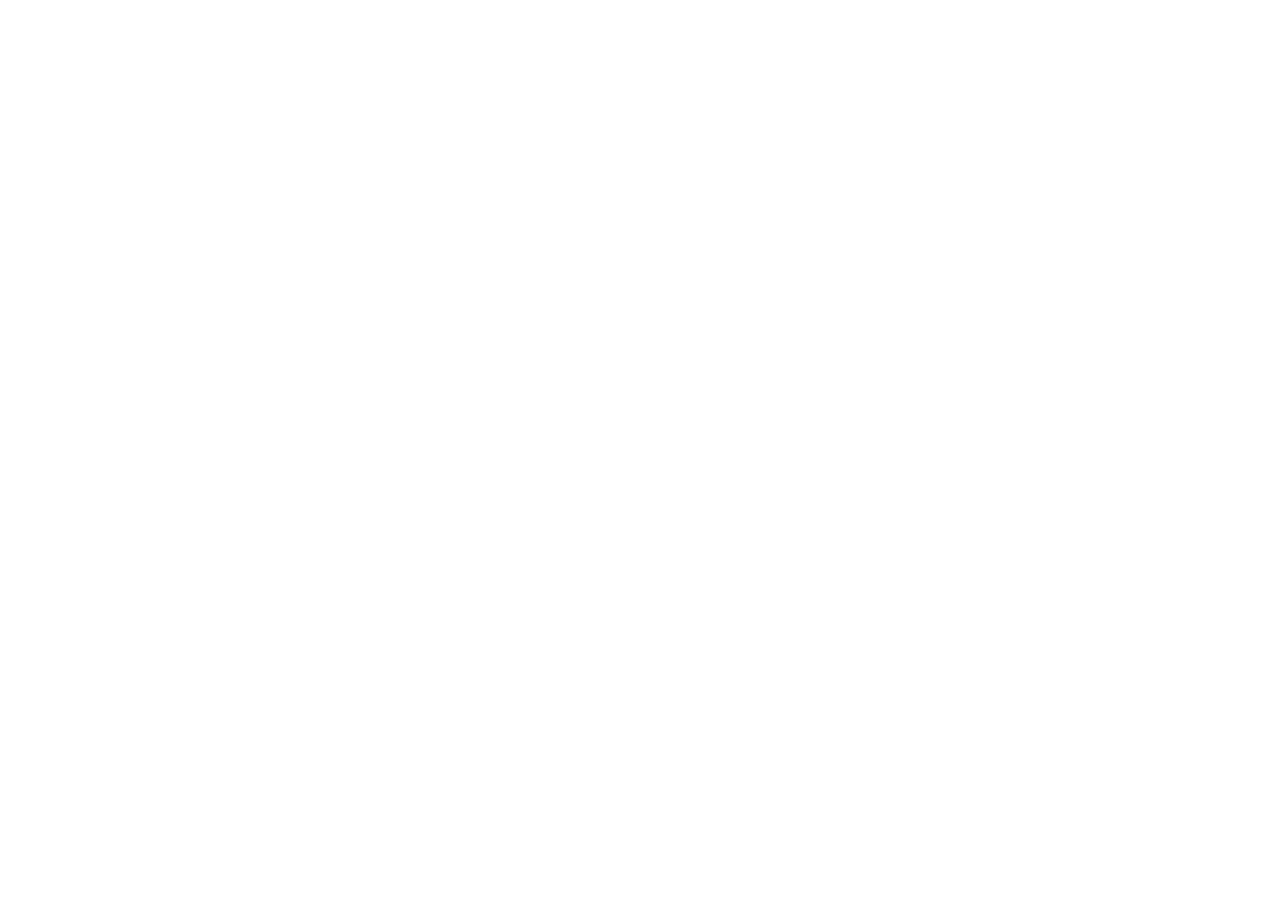
==== AA.html @ 8c5ed766 "Add files via upload" ====
<!DOCTYPE html>
<html>
<head>
<meta charset="UTF-8">
<meta name="viewport" content="width=device-width, initial-scale=1.0">
<meta http-equiv="X-UA-Compatible" content="ie=edge">
<title>Markmap</title>
<style>
* {
  margin: 0;
  padding: 0;
}
#mindmap {
  display: block;
  width: 100vw;
  height: 100vh;
}
</style>
<link rel="stylesheet" href="https://cdn.jsdelivr.net/npm/markmap-toolbar@0.18.10/dist/style.css">
</head>
<body>
<svg id="mindmap"></svg>
<script src="https://cdn.jsdelivr.net/npm/d3@7.9.0/dist/d3.min.js"></script><script src="https://cdn.jsdelivr.net/npm/markmap-view@0.18.10/dist/browser/index.js"></script><script src="https://cdn.jsdelivr.net/npm/markmap-toolbar@0.18.10/dist/index.js"></script><script>(r => {
              setTimeout(r);
            })(function renderToolbar() {
  const {
    markmap,
    mm
  } = window;
  const {
    el
  } = markmap.Toolbar.create(mm);
  el.setAttribute('style', 'position:absolute;bottom:20px;right:20px');
  document.body.append(el);
})</script><script>((getMarkmap, getOptions, root2, jsonOptions) => {
              const markmap = getMarkmap();
              window.mm = markmap.Markmap.create(
                "svg#mindmap",
                (getOptions || markmap.deriveOptions)(jsonOptions),
                root2
              );
            })(() => window.markmap,null,{"content":"Plant tissure","children":[{"content":"permanent","children":[{"content":"complex permanent","children":[{"content":"xylem","children":[],"payload":{"tag":"li","lines":"10,11"}},{"content":"phloem","children":[],"payload":{"tag":"li","lines":"11,12"}}],"payload":{"tag":"h3","lines":"9,10"}},{"content":"simple permanent","children":[{"content":"parenchyma","children":[{"content":"All have","children":[{"content":"there are air space","children":[],"payload":{"tag":"li","lines":"15,16"}}],"payload":{"tag":"li","lines":"14,16"}},{"content":"Chlorenchyma","children":[{"content":"it have chloroplast","children":[],"payload":{"tag":"li","lines":"17,18"}}],"payload":{"tag":"li","lines":"16,18"}},{"content":"Aerenchyma","children":[{"content":"there are many air space ,,it mean in water","children":[],"payload":{"tag":"li","lines":"19,20"}}],"payload":{"tag":"li","lines":"18,20"}}],"payload":{"tag":"li","lines":"13,20"}},{"content":"collenchyma","children":[{"content":"primary cell wall","children":[],"payload":{"tag":"li","lines":"21,22"}}],"payload":{"tag":"li","lines":"20,22"}},{"content":"sclerenchyma--&gt;(secondary cell wall)","children":[{"content":"sclereid","children":[{"content":"&#xe15;&#xe32;&#xe22;&#xe40;&#xe40;&#xe25;&#xe49;&#xe27;","children":[],"payload":{"tag":"li","lines":"24,25"}},{"content":"plamodesmata","children":[],"payload":{"tag":"li","lines":"25,26"}}],"payload":{"tag":"li","lines":"23,26"}},{"content":"fiber","children":[{"content":"&#xe15;&#xe32;&#xe22;&#xe40;&#xe40;&#xe25;&#xe49;&#xe27;","children":[],"payload":{"tag":"li","lines":"27,28"}},{"content":"rutile","children":[],"payload":{"tag":"li","lines":"28,29"}}],"payload":{"tag":"li","lines":"26,29"}}],"payload":{"tag":"li","lines":"22,29"}},{"content":"Epidermis","children":[{"content":"all have wax","children":[{"content":"cuticle--&gt;layer of cutin","children":[],"payload":{"tag":"li","lines":"31,32"}}],"payload":{"tag":"li","lines":"30,32"}},{"content":"bulliform cell","children":[{"content":"big epidermis","children":[],"payload":{"tag":"li","lines":"33,34"}}],"payload":{"tag":"li","lines":"32,34"}},{"content":"trichromis","children":[],"payload":{"tag":"li","lines":"34,35"}},{"content":"guard cell","children":[{"content":"chloroplast","children":[],"payload":{"tag":"li","lines":"36,39"}}],"payload":{"tag":"li","lines":"35,39"}}],"payload":{"tag":"li","lines":"29,39"}}],"payload":{"tag":"h3","lines":"12,13"}}],"payload":{"tag":"h2","lines":"7,8"}},{"content":"meristemata","children":[{"content":"\n<p data-lines=\"40,41\">Apical(primary growth)</p>","children":[{"content":"\n<p data-lines=\"41,42\">protodrem</p>","children":[{"content":"&#xe1b;&#xe25;&#xe32;&#xe22;&#xe23;&#xe32;&#xe01; &#xe22;&#xe2d;&#xe14; &#xe15;&#xe32;&#xe02;&#xe49;&#xe32;&#xe07;","children":[],"payload":{"tag":"li","lines":"42,43"}},{"content":"produce epidermis","children":[],"payload":{"tag":"li","lines":"43,45"}}],"payload":{"tag":"li","lines":"41,45"}},{"content":"\n<p data-lines=\"45,46\">Procambuim</p>","children":[{"content":"produce vascular cambium","children":[],"payload":{"tag":"li","lines":"46,47"}},{"content":"cork cambium","children":[],"payload":{"tag":"li","lines":"47,48"}}],"payload":{"tag":"li","lines":"45,48"}},{"content":"\n<p data-lines=\"48,49\">ground meristem</p>","children":[],"payload":{"tag":"li","lines":"48,50"}}],"payload":{"tag":"li","lines":"40,50"}},{"content":"\n<p data-lines=\"50,51\">Lateral(secondary growth)</p>","children":[],"payload":{"tag":"li","lines":"50,54"}},{"content":"\n<p data-lines=\"54,55\">Internal</p>","children":[{"content":"\n<p data-lines=\"55,56\">node(&#xe21;&#xe35;&#xe01;&#xe34;&#xe48;&#xe07;&#xe07;&#xe2d;&#xe01;&#xe2d;&#xe2d;&#xe01;&#xe21;&#xe32;&#xe44;&#xe14;&#xe49; &#xe40;&#xe1e;&#xe23;&#xe32;&#xe30; &#xe21;&#xe35;&#xe15;&#xe32;&#xe02;&#xe49;&#xe32;&#xe07;)</p>","children":[],"payload":{"tag":"li","lines":"55,57"}},{"content":"\n<p data-lines=\"57,58\">internode</p>","children":[],"payload":{"tag":"li","lines":"57,59"}}],"payload":{"tag":"li","lines":"54,59"}}],"payload":{"tag":"h2","lines":"39,40"}}]},{"colorFreezeLevel":5})</script>
</body>
</html>
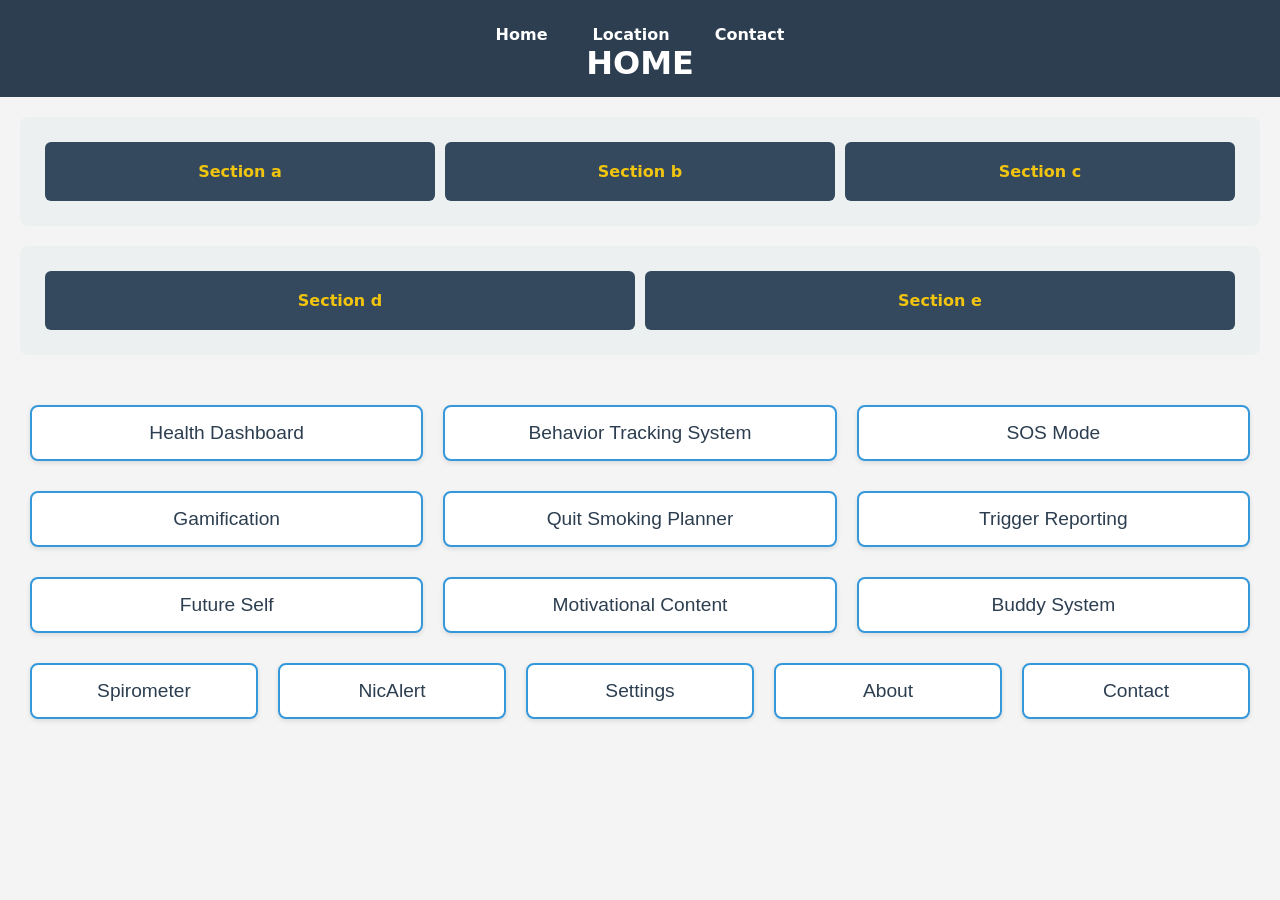
==== commit c745d0e4: "Update AA.html Signed-off-by: gunertf <157906472+gunertf@users.noreply.github.com>" ====
--- a/AA.html
+++ b/AA.html
@@ -1,44 +1,146 @@
 <!DOCTYPE html>
 <html>
 <head>
-<meta charset="UTF-8">
-<meta name="viewport" content="width=device-width, initial-scale=1.0">
-<meta http-equiv="X-UA-Compatible" content="ie=edge">
-<title>Markmap</title>
-<style>
-* {
-  margin: 0;
-  padding: 0;
-}
-#mindmap {
-  display: block;
-  width: 100vw;
-  height: 100vh;
-}
-</style>
-<link rel="stylesheet" href="https://cdn.jsdelivr.net/npm/markmap-toolbar@0.18.10/dist/style.css">
+  <title>GUNNER</title>
+  <style>
+    body {
+      background-color: #f4f4f4;
+      font-family: system-ui, -apple-system, 'Segoe UI', Roboto, Oxygen, Ubuntu, Cantarell, 'Open Sans', 'Helvetica Neue', sans-serif;
+      margin: 0;
+      padding: 0;
+    }
+
+    header {
+      background-color: #2c3e50;
+      padding: 15px;
+      color: white;
+      text-align: center;
+    }
+
+    header h1 {
+      margin: 0;
+      font-size: 2rem;
+    }
+
+    nav ul {
+      margin: 10px 0 0 0;
+      padding: 0;
+      list-style: none;
+    }
+
+    nav ul li {
+      display: inline;
+      margin: 0 20px;
+    }
+
+    nav ul li a {
+      color: white;
+      text-decoration: none;
+      font-weight: bold;
+    }
+
+    nav ul li a:hover {
+      text-decoration: underline;
+    }
+
+    section.box {
+      display: flex;
+      justify-content: space-around;
+      padding: 20px;
+      background: #ecf0f1;
+      margin: 20px;
+      border-radius: 8px;
+    }
+
+    section.box div {
+      background-color: #34495e;
+      color: #f1c40f;
+      flex: 1;
+      margin: 5px;
+      padding: 20px;
+      text-align: center;
+      border-radius: 6px;
+      font-weight: bold;
+    }
+
+    section.menu {
+      padding: 30px;
+    }
+
+    .f1 {
+      display: flex;
+      justify-content: center;
+      gap: 20px;
+      margin-bottom: 30px;
+    }
+
+    .f1 button {
+      flex: 1;
+      font-size: 1.2rem;
+      color: #2c3e50;
+      background-color: #ffffff;
+      border: 2px solid #3498db;
+      border-radius: 8px;
+      padding: 15px;
+      cursor: pointer;
+      transition: all 0.3s ease;
+      box-shadow: 0 2px 5px rgba(0,0,0,0.1);
+    }
+
+    .f1 button:hover {
+      background-color: #3498db;
+      color: white;
+      transform: translateY(-3px);
+      box-shadow: 0 4px 10px rgba(0,0,0,0.2);
+    }
+  </style>
 </head>
 <body>
-<svg id="mindmap"></svg>
-<script src="https://cdn.jsdelivr.net/npm/d3@7.9.0/dist/d3.min.js"></script><script src="https://cdn.jsdelivr.net/npm/markmap-view@0.18.10/dist/browser/index.js"></script><script src="https://cdn.jsdelivr.net/npm/markmap-toolbar@0.18.10/dist/index.js"></script><script>(r => {
-              setTimeout(r);
-            })(function renderToolbar() {
-  const {
-    markmap,
-    mm
-  } = window;
-  const {
-    el
-  } = markmap.Toolbar.create(mm);
-  el.setAttribute('style', 'position:absolute;bottom:20px;right:20px');
-  document.body.append(el);
-})</script><script>((getMarkmap, getOptions, root2, jsonOptions) => {
-              const markmap = getMarkmap();
-              window.mm = markmap.Markmap.create(
-                "svg#mindmap",
-                (getOptions || markmap.deriveOptions)(jsonOptions),
-                root2
-              );
-            })(() => window.markmap,null,{"content":"Plant tissure","children":[{"content":"permanent","children":[{"content":"complex permanent","children":[{"content":"xylem","children":[],"payload":{"tag":"li","lines":"10,11"}},{"content":"phloem","children":[],"payload":{"tag":"li","lines":"11,12"}}],"payload":{"tag":"h3","lines":"9,10"}},{"content":"simple permanent","children":[{"content":"parenchyma","children":[{"content":"All have","children":[{"content":"there are air space","children":[],"payload":{"tag":"li","lines":"15,16"}}],"payload":{"tag":"li","lines":"14,16"}},{"content":"Chlorenchyma","children":[{"content":"it have chloroplast","children":[],"payload":{"tag":"li","lines":"17,18"}}],"payload":{"tag":"li","lines":"16,18"}},{"content":"Aerenchyma","children":[{"content":"there are many air space ,,it mean in water","children":[],"payload":{"tag":"li","lines":"19,20"}}],"payload":{"tag":"li","lines":"18,20"}}],"payload":{"tag":"li","lines":"13,20"}},{"content":"collenchyma","children":[{"content":"primary cell wall","children":[],"payload":{"tag":"li","lines":"21,22"}}],"payload":{"tag":"li","lines":"20,22"}},{"content":"sclerenchyma--&gt;(secondary cell wall)","children":[{"content":"sclereid","children":[{"content":"&#xe15;&#xe32;&#xe22;&#xe40;&#xe40;&#xe25;&#xe49;&#xe27;","children":[],"payload":{"tag":"li","lines":"24,25"}},{"content":"plamodesmata","children":[],"payload":{"tag":"li","lines":"25,26"}}],"payload":{"tag":"li","lines":"23,26"}},{"content":"fiber","children":[{"content":"&#xe15;&#xe32;&#xe22;&#xe40;&#xe40;&#xe25;&#xe49;&#xe27;","children":[],"payload":{"tag":"li","lines":"27,28"}},{"content":"rutile","children":[],"payload":{"tag":"li","lines":"28,29"}}],"payload":{"tag":"li","lines":"26,29"}}],"payload":{"tag":"li","lines":"22,29"}},{"content":"Epidermis","children":[{"content":"all have wax","children":[{"content":"cuticle--&gt;layer of cutin","children":[],"payload":{"tag":"li","lines":"31,32"}}],"payload":{"tag":"li","lines":"30,32"}},{"content":"bulliform cell","children":[{"content":"big epidermis","children":[],"payload":{"tag":"li","lines":"33,34"}}],"payload":{"tag":"li","lines":"32,34"}},{"content":"trichromis","children":[],"payload":{"tag":"li","lines":"34,35"}},{"content":"guard cell","children":[{"content":"chloroplast","children":[],"payload":{"tag":"li","lines":"36,39"}}],"payload":{"tag":"li","lines":"35,39"}}],"payload":{"tag":"li","lines":"29,39"}}],"payload":{"tag":"h3","lines":"12,13"}}],"payload":{"tag":"h2","lines":"7,8"}},{"content":"meristemata","children":[{"content":"\n<p data-lines=\"40,41\">Apical(primary growth)</p>","children":[{"content":"\n<p data-lines=\"41,42\">protodrem</p>","children":[{"content":"&#xe1b;&#xe25;&#xe32;&#xe22;&#xe23;&#xe32;&#xe01; &#xe22;&#xe2d;&#xe14; &#xe15;&#xe32;&#xe02;&#xe49;&#xe32;&#xe07;","children":[],"payload":{"tag":"li","lines":"42,43"}},{"content":"produce epidermis","children":[],"payload":{"tag":"li","lines":"43,45"}}],"payload":{"tag":"li","lines":"41,45"}},{"content":"\n<p data-lines=\"45,46\">Procambuim</p>","children":[{"content":"produce vascular cambium","children":[],"payload":{"tag":"li","lines":"46,47"}},{"content":"cork cambium","children":[],"payload":{"tag":"li","lines":"47,48"}}],"payload":{"tag":"li","lines":"45,48"}},{"content":"\n<p data-lines=\"48,49\">ground meristem</p>","children":[],"payload":{"tag":"li","lines":"48,50"}}],"payload":{"tag":"li","lines":"40,50"}},{"content":"\n<p data-lines=\"50,51\">Lateral(secondary growth)</p>","children":[],"payload":{"tag":"li","lines":"50,54"}},{"content":"\n<p data-lines=\"54,55\">Internal</p>","children":[{"content":"\n<p data-lines=\"55,56\">node(&#xe21;&#xe35;&#xe01;&#xe34;&#xe48;&#xe07;&#xe07;&#xe2d;&#xe01;&#xe2d;&#xe2d;&#xe01;&#xe21;&#xe32;&#xe44;&#xe14;&#xe49; &#xe40;&#xe1e;&#xe23;&#xe32;&#xe30; &#xe21;&#xe35;&#xe15;&#xe32;&#xe02;&#xe49;&#xe32;&#xe07;)</p>","children":[],"payload":{"tag":"li","lines":"55,57"}},{"content":"\n<p data-lines=\"57,58\">internode</p>","children":[],"payload":{"tag":"li","lines":"57,59"}}],"payload":{"tag":"li","lines":"54,59"}}],"payload":{"tag":"h2","lines":"39,40"}}]},{"colorFreezeLevel":5})</script>
+  <header>
+    <nav>
+      <ul>
+        <li><a href="learning.html">Home</a></li>
+        <li><a href="location.html">Location</a></li>
+        <li><a href="contact.html">Contact</a></li>
+      </ul>
+    </nav>
+    <h1>HOME</h1>
+  </header>
+
+  <section class="box top">
+    <div>Section a</div>
+    <div>Section b</div>
+    <div>Section c</div>
+  </section>
+
+  <section class="box bottom">
+    <div>Section d</div>
+    <div>Section e</div>
+  </section>
+
+  <section class="menu">
+    <div class="f1">
+      <button>Health Dashboard</button>
+      <button>Behavior Tracking System</button>
+      <button>SOS Mode</button>
+    </div>
+    <div class="f1">
+      <button>Gamification</button>
+      <button>Quit Smoking Planner</button>
+      <button>Trigger Reporting</button>
+    </div>
+    <div class="f1">
+      <button>Future Self</button>
+      <button>Motivational Content</button>
+      <button>Buddy System</button>
+    </div>
+    <div class="f1">
+      <button>Spirometer</button>
+      <button>NicAlert</button>
+      <button>Settings</button>
+      <button>About</button>
+      <button>Contact</button>
+    </div>
+  </section>
 </body>
 </html>
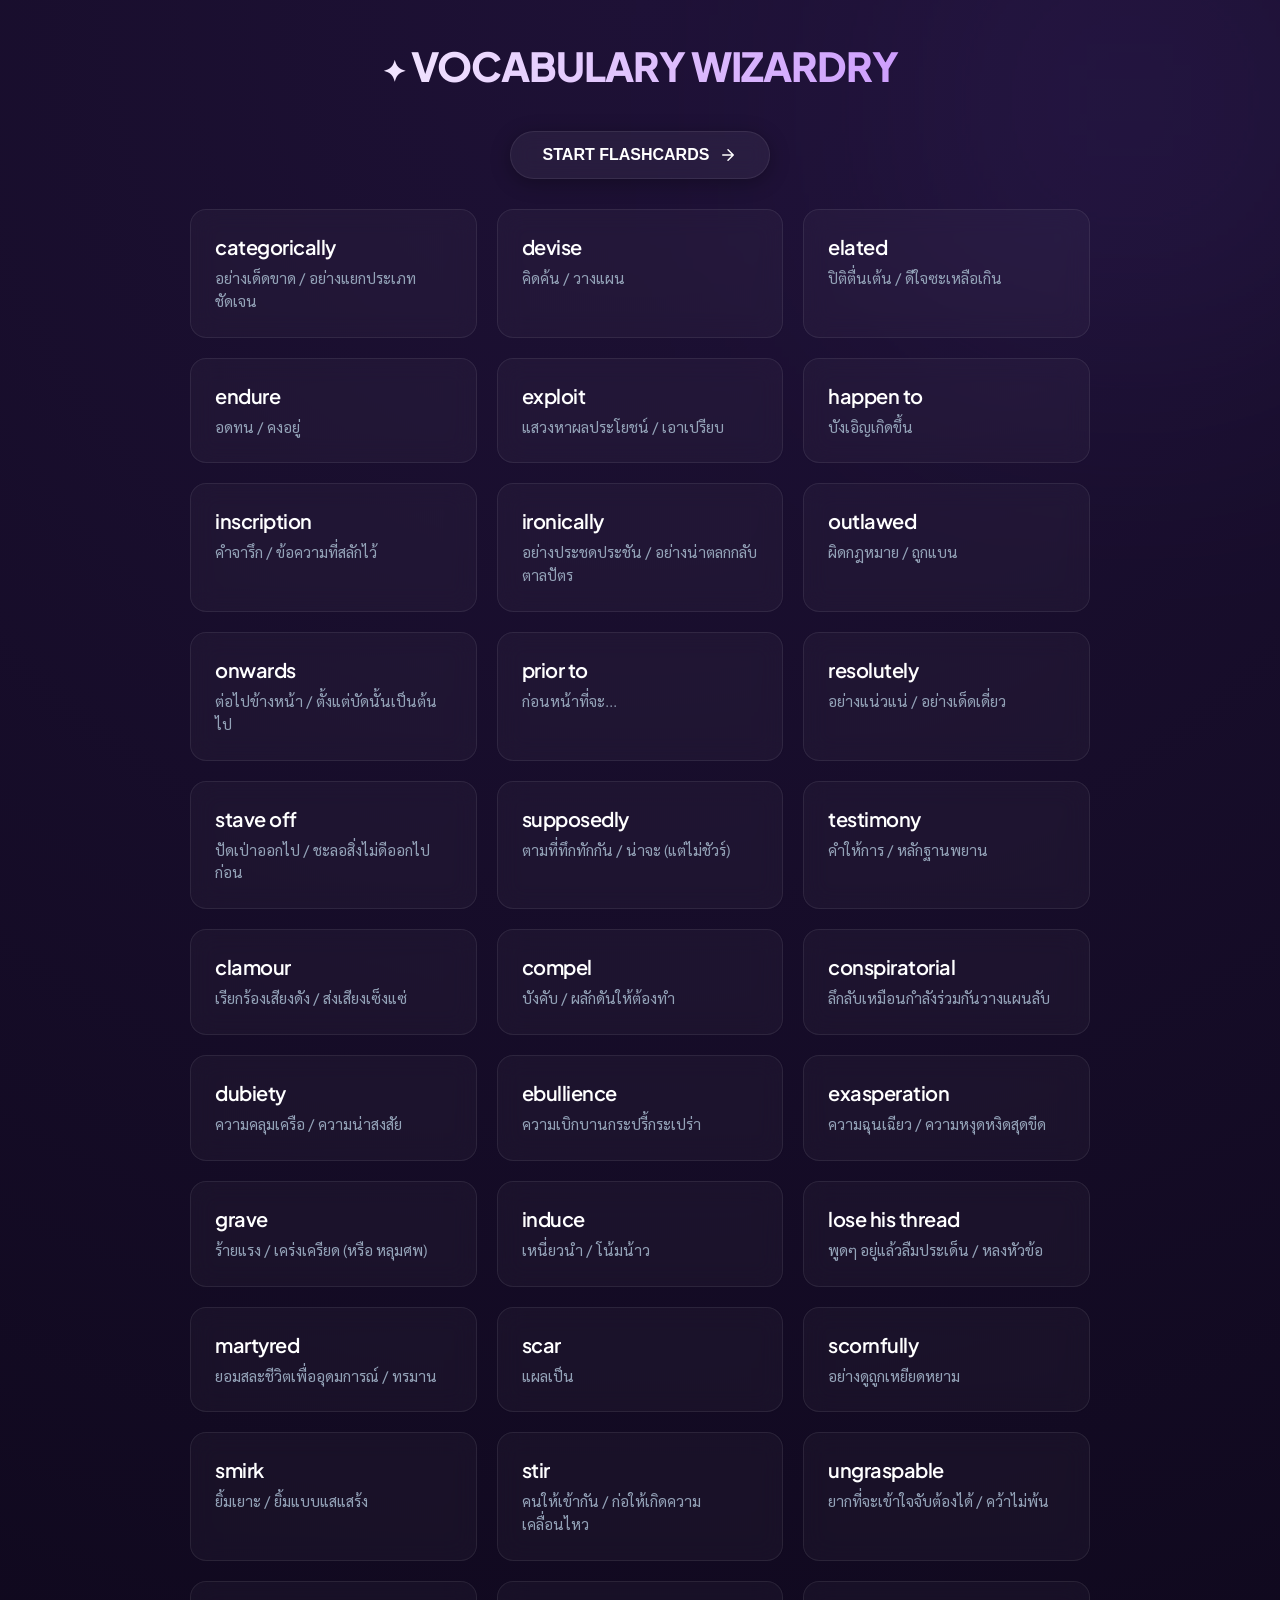
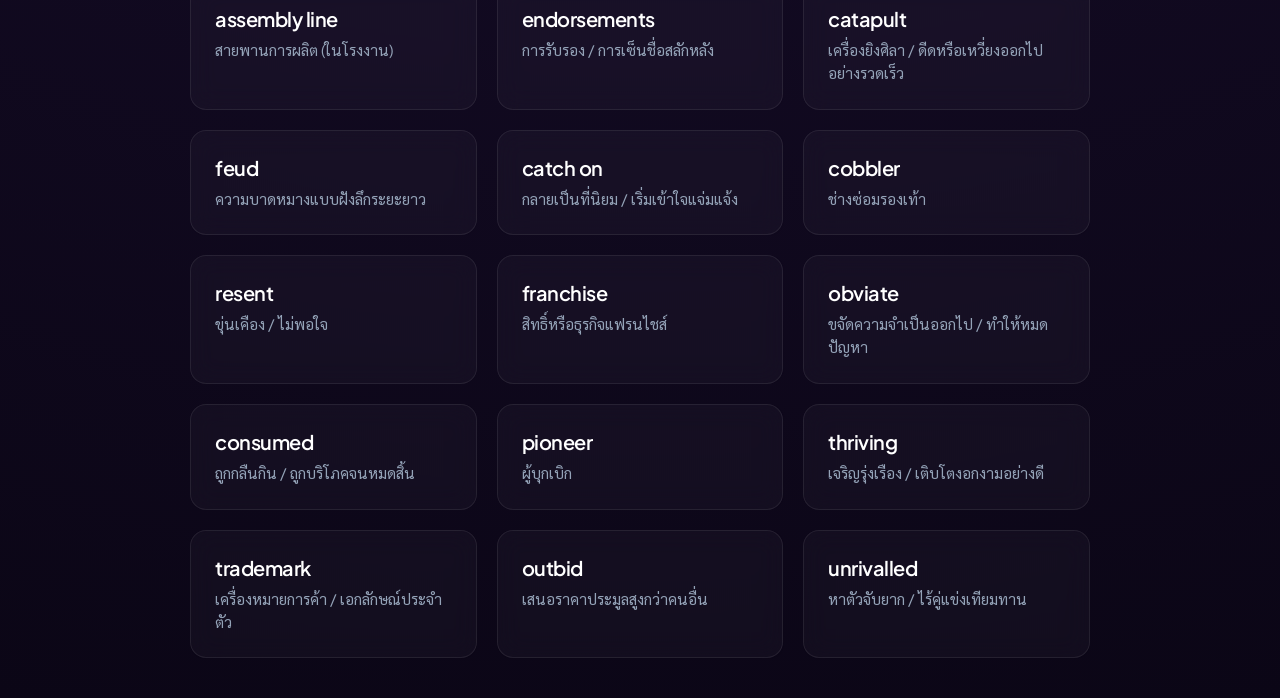
==== commit e9799995: "Revamp HTML and styles for flashcard app Updated HTML structure and styles for a flashcard applicati" ====
--- a/AA.html
+++ b/AA.html
@@ -1,146 +1,481 @@
 <!DOCTYPE html>
-<html>
+<html lang="th">
 <head>
-  <title>GUNNER</title>
-  <style>
-    body {
-      background-color: #f4f4f4;
-      font-family: system-ui, -apple-system, 'Segoe UI', Roboto, Oxygen, Ubuntu, Cantarell, 'Open Sans', 'Helvetica Neue', sans-serif;
-      margin: 0;
-      padding: 0;
-    }
-
-    header {
-      background-color: #2c3e50;
-      padding: 15px;
-      color: white;
-      text-align: center;
-    }
-
-    header h1 {
-      margin: 0;
-      font-size: 2rem;
-    }
-
-    nav ul {
-      margin: 10px 0 0 0;
-      padding: 0;
-      list-style: none;
-    }
-
-    nav ul li {
-      display: inline;
-      margin: 0 20px;
-    }
-
-    nav ul li a {
-      color: white;
-      text-decoration: none;
-      font-weight: bold;
-    }
-
-    nav ul li a:hover {
-      text-decoration: underline;
-    }
-
-    section.box {
-      display: flex;
-      justify-content: space-around;
-      padding: 20px;
-      background: #ecf0f1;
-      margin: 20px;
-      border-radius: 8px;
-    }
-
-    section.box div {
-      background-color: #34495e;
-      color: #f1c40f;
-      flex: 1;
-      margin: 5px;
-      padding: 20px;
-      text-align: center;
-      border-radius: 6px;
-      font-weight: bold;
-    }
-
-    section.menu {
-      padding: 30px;
-    }
-
-    .f1 {
-      display: flex;
-      justify-content: center;
-      gap: 20px;
-      margin-bottom: 30px;
-    }
-
-    .f1 button {
-      flex: 1;
-      font-size: 1.2rem;
-      color: #2c3e50;
-      background-color: #ffffff;
-      border: 2px solid #3498db;
-      border-radius: 8px;
-      padding: 15px;
-      cursor: pointer;
-      transition: all 0.3s ease;
-      box-shadow: 0 2px 5px rgba(0,0,0,0.1);
-    }
-
-    .f1 button:hover {
-      background-color: #3498db;
-      color: white;
-      transform: translateY(-3px);
-      box-shadow: 0 4px 10px rgba(0,0,0,0.2);
-    }
-  </style>
+    <meta charset="UTF-8">
+    <meta name="viewport" content="width=device-width, initial-scale=1.0">
+    <title>Premium English - Thai Flashcards</title>
+    <style>
+        @import url('https://fonts.googleapis.com/css2?family=Plus+Jakarta+Sans:wght@400;600;800&family=Sarabun:wght@400;600&display=swap');
+
+        :root {
+            --bg-gradient: radial-gradient(circle at 50% 0%, #1e1136 0%, #0b0616 100%);
+            --glass-bg: rgba(255, 255, 255, 0.03);
+            --glass-border: rgba(255, 255, 255, 0.08);
+            --glass-accent-border: rgba(236, 72, 153, 0.2);
+            
+            --text-neon: #ffffff;
+            --text-muted: #94a3b8;
+            
+            /* T.RICKS Palette */
+            --primary-glow: #ec4899; /* Pink */
+            --secondary-glow: #8b5cf6; /* Purple */
+            --spark-yellow: #eab308; /* Yellow Spark */
+        }
+
+        * {
+            box-sizing: border-box;
+            transition: all 0.3s cubic-bezier(0.4, 0, 0.2, 1);
+        }
+
+        body {
+            font-family: 'Plus Jakarta Sans', 'Sarabun', sans-serif;
+            background: var(--bg-gradient);
+            color: var(--text-neon);
+            margin: 0;
+            padding: 40px 20px;
+            display: flex;
+            flex-direction: column;
+            align-items: center;
+            min-height: 100vh;
+            overflow-x: hidden;
+        }
+
+        .container {
+            width: 100%;
+            max-width: 900px;
+            position: relative;
+        }
+
+        /* --- Decorative Background Glows --- */
+        .bg-glow-1 {
+            position: absolute;
+            width: 400px;
+            height: 400px;
+            background: var(--secondary-glow);
+            filter: blur(150px);
+            opacity: 0.15;
+            top: -100px;
+            right: -50px;
+            z-index: -1;
+            pointer-events: none;
+        }
+
+        /* --- Header Styling --- */
+        header {
+            text-align: center;
+            margin-bottom: 40px;
+            position: relative;
+        }
+
+        h1 {
+            font-size: 2.5rem;
+            font-weight: 800;
+            letter-spacing: -1px;
+            margin: 0 0 10px 0;
+            background: linear-gradient(to right, #fff, #c084fc);
+            -webkit-background-clip: text;
+            -webkit-text-fill-color: transparent;
+        }
+
+        /* Spark Icon Decorator */
+        .sparkle {
+            color: var(--spark-yellow);
+            display: inline-block;
+            font-size: 1.8rem;
+            animation: pulse 2s infinite;
+        }
+
+        /* --- Premium UI Buttons --- */
+        .btn-container {
+            display: flex;
+            justify-content: center;
+            margin-bottom: 30px;
+        }
+
+        .btn-action {
+            background: rgba(255, 255, 255, 0.05);
+            color: white;
+            border: 1px solid var(--glass-border);
+            padding: 14px 32px;
+            font-size: 1rem;
+            font-weight: 600;
+            border-radius: 50px;
+            cursor: pointer;
+            display: flex;
+            align-items: center;
+            gap: 10px;
+            box-shadow: 0 4px 20px rgba(0,0,0,0.3);
+            backdrop-filter: blur(10px);
+        }
+
+        .btn-action:hover {
+            background: white;
+            color: #0b0616;
+            transform: translateY(-3px);
+            box-shadow: 0 10px 25px rgba(139, 92, 246, 0.3);
+            border-color: white;
+        }
+
+        .btn-action svg {
+            stroke: currentColor;
+            fill: none;
+        }
+
+        /* --- Page 1: Dashboard Word Grid --- */
+        #dashboard-page {
+            display: block;
+            animation: fadeIn 0.5s ease;
+        }
+
+        .word-grid {
+            display: grid;
+            grid-template-columns: repeat(auto-fill, minmax(260px, 1fr));
+            gap: 20px;
+        }
+
+        .word-row {
+            background: var(--glass-bg);
+            backdrop-filter: blur(12px);
+            border: 1px solid var(--glass-border);
+            padding: 24px;
+            border-radius: 16px;
+            position: relative;
+            overflow: hidden;
+        }
+
+        .word-row::before {
+            content: '';
+            position: absolute;
+            top: 0; left: 0; width: 100%; height: 100%;
+            background: linear-gradient(135deg, transparent, rgba(236, 72, 153, 0.05));
+            opacity: 0;
+            transition: opacity 0.3s;
+        }
+
+        .word-row:hover {
+            transform: translateY(-5px);
+            border-color: var(--glass-accent-border);
+            box-shadow: 0 10px 30px rgba(0, 0, 0, 0.2);
+        }
+
+        .word-row:hover::before {
+            opacity: 1;
+        }
+
+        .word-row .en {
+            font-size: 1.25rem;
+            font-weight: 600;
+            color: white;
+            margin-bottom: 8px;
+            letter-spacing: -0.5px;
+        }
+
+        .word-row .th {
+            color: var(--text-muted);
+            font-size: 0.95rem;
+            line-height: 1.5;
+        }
+
+        /* --- Page 2: Glassmorphism Flashcard View --- */
+        #card-page {
+            display: none;
+            animation: fadeIn 0.5s ease;
+        }
+
+        .flashcard-wrapper {
+            perspective: 1200px;
+            width: 100%;
+            max-width: 500px;
+            height: 320px;
+            margin: 0 auto 30px auto;
+            cursor: pointer;
+        }
+
+        .flashcard {
+            width: 100%;
+            height: 100%;
+            position: relative;
+            transform-style: preserve-3d;
+            transition: transform 0.8s cubic-bezier(0.34, 1.56, 0.64, 1);
+        }
+
+        .flashcard.flipped {
+            transform: rotateY(180deg);
+        }
+
+        .card-face {
+            position: absolute;
+            width: 100%;
+            height: 100%;
+            backface-visibility: hidden;
+            display: flex;
+            flex-direction: column;
+            justify-content: center;
+            align-items: center;
+            border-radius: 24px;
+            padding: 40px;
+            box-sizing: border-box;
+            background: rgba(255, 255, 255, 0.02);
+            backdrop-filter: blur(25px);
+            border: 1px solid var(--glass-border);
+            box-shadow: 0 20px 50px rgba(0, 0, 0, 0.4);
+            overflow: hidden;
+        }
+
+        /* Card background abstract blur shape (Like T.Ricks) */
+        .card-face::after {
+            content: '';
+            position: absolute;
+            width: 150px;
+            height: 150px;
+            background: linear-gradient(135deg, var(--primary-glow), var(--secondary-glow));
+            filter: blur(50px);
+            opacity: 0.2;
+            bottom: -30px;
+            right: -30px;
+            border-radius: 50%;
+            z-index: -1;
+        }
+
+        .card-front h2 {
+            font-size: 2.5rem;
+            font-weight: 800;
+            margin: 0;
+            letter-spacing: -1px;
+            text-align: center;
+        }
+
+        .card-front span {
+            font-size: 0.8rem;
+            color: var(--primary-glow);
+            margin-top: 25px;
+            text-transform: uppercase;
+            letter-spacing: 2px;
+            font-weight: 600;
+        }
+
+        .card-back {
+            transform: rotateY(180deg);
+            border-color: var(--glass-accent-border);
+        }
+
+        .card-back h2 {
+            font-size: 2rem;
+            font-weight: 600;
+            margin: 0;
+            text-align: center;
+            color: #f472b6;
+            line-height: 1.4;
+        }
+
+        /* --- Control Interface --- */
+        .controls {
+            display: flex;
+            justify-content: center;
+            gap: 20px;
+            align-items: center;
+            margin-top: 40px;
+        }
+
+        .btn-nav {
+            background: rgba(255, 255, 255, 0.03);
+            border: 1px solid var(--glass-border);
+            width: 54px;
+            height: 54px;
+            border-radius: 50%;
+            display: flex;
+            align-items: center;
+            justify-content: center;
+            cursor: pointer;
+            color: white;
+        }
+
+        .btn-nav:hover {
+            background: rgba(255, 255, 255, 0.1);
+            border-color: var(--text-muted);
+            transform: scale(1.05);
+        }
+
+        .progress-indicator {
+            font-size: 0.95rem;
+            font-weight: 600;
+            color: var(--text-muted);
+            letter-spacing: 1px;
+            background: rgba(0,0,0,0.2);
+            padding: 8px 18px;
+            border-radius: 20px;
+            border: 1px solid rgba(255,255,255,0.03);
+        }
+
+        /* --- Animations --- */
+        @keyframes fadeIn {
+            from { opacity: 0; transform: translateY(10px); }
+            to { opacity: 1; transform: translateY(0); }
+        }
+
+        @keyframes pulse {
+            0%, 100% { transform: scale(1); opacity: 1; }
+            50% { transform: scale(1.15); opacity: 0.8; }
+        }
+
+        /* --- Utility classes --- */
+        .back-btn-wrapper {
+            margin-bottom: 25px;
+        }
+    </style>
 </head>
 <body>
-  <header>
-    <nav>
-      <ul>
-        <li><a href="learning.html">Home</a></li>
-        <li><a href="location.html">Location</a></li>
-        <li><a href="contact.html">Contact</a></li>
-      </ul>
-    </nav>
-    <h1>HOME</h1>
-  </header>
-
-  <section class="box top">
-    <div>Section a</div>
-    <div>Section b</div>
-    <div>Section c</div>
-  </section>
-
-  <section class="box bottom">
-    <div>Section d</div>
-    <div>Section e</div>
-  </section>
-
-  <section class="menu">
-    <div class="f1">
-      <button>Health Dashboard</button>
-      <button>Behavior Tracking System</button>
-      <button>SOS Mode</button>
+
+<div class="bg-glow-1"></div>
+
+<div class="container">
+    <header>
+        <h1><span class="sparkle">✦</span> VOCABULARY WIZARDRY</h1>
+    </header>
+
+    <div id="dashboard-page">
+        <div class="btn-container">
+            <button class="btn-action" onclick="startFlashcards()">
+                <span>START FLASHCARDS</span>
+                <svg width="18" height="18" viewBox="0 0 24 24"><path d="M5 12h14M12 5l7 7-7 7" stroke-width="2" stroke-linecap="round" stroke-linejoin="round"/></svg>
+            </button>
+        </div>
+        <div class="word-grid" id="wordGrid"></div>
     </div>
-    <div class="f1">
-      <button>Gamification</button>
-      <button>Quit Smoking Planner</button>
-      <button>Trigger Reporting</button>
+
+    <div id="card-page">
+        <div class="back-btn-wrapper">
+            <button class="btn-action" style="padding: 10px 20px; font-size: 0.9rem;" onclick="showDashboard()">
+                <svg width="16" height="16" viewBox="0 0 24 24" style="transform: rotate(180deg);"><path d="M5 12h14M12 5l7 7-7 7" stroke-width="2" stroke-linecap="round" stroke-linejoin="round"/></svg>
+                <span>Back to List</span>
+            </button>
+        </div>
+        
+        <div class="flashcard-wrapper" onclick="flipCard()">
+            <div class="flashcard" id="card">
+                <div class="card-face card-front">
+                    <h2 id="frontText">Word</h2>
+                    <span>TAP TO REVEAL</span>
+                </div>
+                <div class="card-face card-back">
+                    <h2 id="backText">คำแปลภาษาไทย</h2>
+                </div>
+            </div>
+        </div>
+
+        <div class="controls">
+            <button class="btn-nav" onclick="prevCard(event)">
+                <svg width="20" height="20" viewBox="0 0 24 24"><path d="M15 19l-7-7 7-7" stroke="white" stroke-width="2.5" fill="none" stroke-linecap="round" stroke-linejoin="round"/></svg>
+            </button>
+            <span class="progress-indicator" id="progressText">1 / 45</span>
+            <button class="btn-nav" onclick="nextCard(event)">
+                <svg width="20" height="20" viewBox="0 0 24 24"><path d="M9 5l7 7-7 7" stroke="white" stroke-width="2.5" fill="none" stroke-linecap="round" stroke-linejoin="round"/></svg>
+            </button>
+        </div>
     </div>
-    <div class="f1">
-      <button>Future Self</button>
-      <button>Motivational Content</button>
-      <button>Buddy System</button>
-    </div>
-    <div class="f1">
-      <button>Spirometer</button>
-      <button>NicAlert</button>
-      <button>Settings</button>
-      <button>About</button>
-      <button>Contact</button>
-    </div>
-  </section>
+</div>
+
+<script>
+    const vocabData = [
+        { en: "categorically", th: "อย่างเด็ดขาด / อย่างแยกประเภทชัดเจน" },
+        { en: "devise", th: "คิดค้น / วางแผน" },
+        { en: "elated", th: "ปิติตื่นเต้น / ดีใจซะเหลือเกิน" },
+        { en: "endure", th: "อดทน / คงอยู่" },
+        { en: "exploit", th: "แสวงหาผลประโยชน์ / เอาเปรียบ" },
+        { en: "happen to", th: "บังเอิญเกิดขึ้น" },
+        { en: "inscription", th: "คำจารึก / ข้อความที่สลักไว้" },
+        { en: "ironically", th: "อย่างประชดประชัน / อย่างน่าตลกกลับตาลปัตร" },
+        { en: "outlawed", th: "ผิดกฎหมาย / ถูกแบน" },
+        { en: "onwards", th: "ต่อไปข้างหน้า / ตั้งแต่บัดนั้นเป็นต้นไป" },
+        { en: "prior to", th: "ก่อนหน้าที่จะ..." },
+        { en: "resolutely", th: "อย่างแน่วแน่ / อย่างเด็ดเดี่ยว" },
+        { en: "stave off", th: "ปัดเป่าออกไป / ชะลอสิ่งไม่ดีออกไปก่อน" },
+        { en: "supposedly", th: "ตามที่ทึกทักกัน / น่าจะ (แต่ไม่ชัวร์)" },
+        { en: "testimony", th: "คำให้การ / หลักฐานพยาน" },
+        { en: "clamour", th: "เรียกร้องเสียงดัง / ส่งเสียงเซ็งแซ่" },
+        { en: "compel", th: "บังคับ / ผลักดันให้ต้องทำ" },
+        { en: "conspiratorial", th: "ลึกลับเหมือนกำลังร่วมกันวางแผนลับ" },
+        { en: "dubiety", th: "ความคลุมเครือ / ความน่าสงสัย" },
+        { en: "ebullience", th: "ความเบิกบานกระปรี้กระเปร่า" },
+        { en: "exasperation", th: "ความฉุนเฉียว / ความหงุดหงิดสุดขีด" },
+        { en: "grave", th: "ร้ายแรง / เคร่งเครียด (หรือ หลุมศพ)" },
+        { en: "induce", th: "เหนี่ยวนำ / โน้มน้าว" },
+        { en: "lose his thread", th: "พูดๆ อยู่แล้วลืมประเด็น / หลงหัวข้อ" },
+        { en: "martyred", th: "ยอมสละชีวิตเพื่ออุดมการณ์ / ทรมาน" },
+        { en: "scar", th: "แผลเป็น" },
+        { en: "scornfully", th: "อย่างดูถูกเหยียดหยาม" },
+        { en: "smirk", th: "ยิ้มเยาะ / ยิ้มแบบแสแสร้ง" },
+        { en: "stir", th: "คนให้เข้ากัน / ก่อให้เกิดความเคลื่อนไหว" },
+        { en: "ungraspable", th: "ยากที่จะเข้าใจจับต้องได้ / คว้าไม่พ้น" },
+        { en: "assembly line", th: "สายพานการผลิต (ในโรงงาน)" },
+        { en: "endorsements", th: "การรับรอง / การเซ็นชื่อสลักหลัง" },
+        { en: "catapult", th: "เครื่องยิงศิลา / ดีดหรือเหวี่ยงออกไปอย่างรวดเร็ว" },
+        { en: "feud", th: "ความบาดหมางแบบฝังลึกระยะยาว" },
+        { en: "catch on", th: "กลายเป็นที่นิยม / เริ่มเข้าใจแจ่มแจ้ง" },
+        { en: "cobbler", th: "ช่างซ่อมรองเท้า" },
+        { en: "resent", th: "ขุ่นเคือง / ไม่พอใจ" },
+        { en: "franchise", th: "สิทธิ์หรือธุรกิจแฟรนไชส์" },
+        { en: "obviate", th: "ขจัดความจำเป็นออกไป / ทำให้หมดปัญหา" },
+        { en: "consumed", th: "ถูกกลืนกิน / ถูกบริโภคจนหมดสิ้น" },
+        { en: "pioneer", th: "ผู้บุกเบิก" },
+        { en: "thriving", th: "เจริญรุ่งเรือง / เติบโตงอกงามอย่างดี" },
+        { en: "trademark", th: "เครื่องหมายการค้า / เอกลักษณ์ประจำตัว" },
+        { en: "outbid", th: "เสนอราคาประมูลสูงกว่าคนอื่น" },
+        { en: "unrivalled", th: "หาตัวจับยาก / ไร้คู่แข่งเทียมทาน" }
+    ];
+
+    let currentIndex = 0;
+
+    function initDashboard() {
+        const grid = document.getElementById('wordGrid');
+        grid.innerHTML = '';
+        vocabData.forEach(item => {
+            const div = document.createElement('div');
+            div.className = 'word-row';
+            div.innerHTML = `<div class="en">${item.en}</div><div class="th">${item.th}</div>`;
+            grid.appendChild(div);
+        });
+    }
+
+    function showDashboard() {
+        document.getElementById('dashboard-page').style.display = 'block';
+        document.getElementById('card-page').style.display = 'none';
+    }
+
+    function startFlashcards() {
+        document.getElementById('dashboard-page').style.display = 'none';
+        document.getElementById('card-page').style.display = 'block';
+        currentIndex = 0;
+        updateCard();
+    }
+
+    function flipCard() {
+        document.getElementById('card').classList.toggle('flipped');
+    }
+
+    function updateCard() {
+        document.getElementById('card').classList.remove('flipped');
+        setTimeout(() => {
+            document.getElementById('frontText').innerText = vocabData[currentIndex].en;
+            document.getElementById('backText').innerText = vocabData[currentIndex].th;
+            document.getElementById('progressText').innerText = `${currentIndex + 1} / ${vocabData.length}`;
+        }, 200);
+    }
+
+    function nextCard(event) {
+        event.stopPropagation();
+        currentIndex = (currentIndex + 1) % vocabData.length;
+        updateCard();
+    }
+
+    function prevCard(event) {
+        event.stopPropagation();
+        currentIndex = (currentIndex - 1 + vocabData.length) % vocabData.length;
+        updateCard();
+    }
+
+    initDashboard();
+</script>
+
 </body>
 </html>
